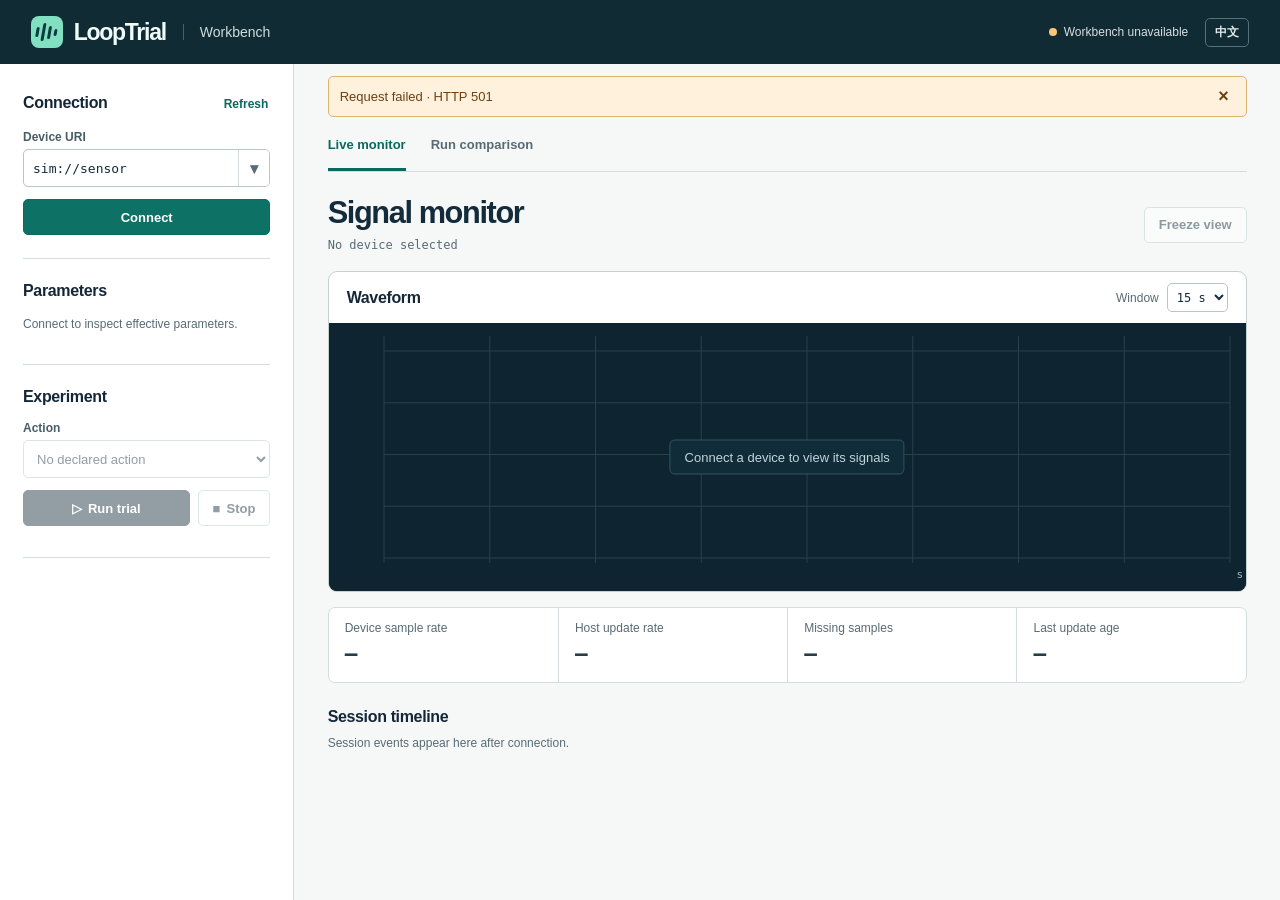
==== src/looptrial/web/index.html @ 914e0de0 "Add bilingual live signal workbench and portable run overlay views" ====
<!doctype html>
<html lang="en">
<head>
  <meta charset="utf-8">
  <meta name="viewport" content="width=device-width, initial-scale=1">
  <meta name="color-scheme" content="light">
  <title>LoopTrial · Workbench</title>
  <link rel="icon" href="data:,">
  <link rel="stylesheet" href="./style.css">
  <script type="module" src="./workbench.js"></script>
</head>
<body>
  <header class="mast">
    <a class="brand" href="#live" aria-label="LoopTrial"><span class="mark" aria-hidden="true"><i></i><i></i><i></i><i></i></span>LoopTrial</a>
    <span class="product" data-i="workbench">Workbench</span>
    <div class="top-tools"><span id="connection-badge" class="badge"><i></i><span>—</span></span><button id="language" class="lang" type="button">中文</button></div>
  </header>
  <div class="workspace">
    <aside class="rail" aria-label="Device controls" data-ia="deviceControls">
      <section>
        <div class="section-heading"><h2 data-i="connection">Connection</h2><button class="text-btn" type="button" id="scan" data-i="refresh">Refresh</button></div>
        <form id="connect-form">
          <label class="label" for="device-uri" data-i="deviceUri">Device URI</label>
          <div class="endpoint"><input id="device-uri" type="text" required autocomplete="off" spellcheck="false" value="sim://sensor" placeholder="sim://sensor"><button id="choose-device" type="button" aria-label="Devices" aria-expanded="false" aria-controls="devices" data-ia="devices">▾</button><div id="devices" class="device-list" hidden></div></div>
          <div class="button-row"><button id="connect" type="submit" class="primary grow" data-i="connect">Connect</button><button id="disconnect" class="secondary" type="button" data-i="disconnect" hidden>Disconnect</button></div>
        </form>
        <div id="device-detail" class="device-detail" hidden></div>
      </section>
      <section>
        <div class="section-heading"><h2 data-i="parameters">Parameters</h2><span id="params-state" class="minor"></span></div>
        <div id="confirmed-at" class="subtle"></div>
        <form id="param-form"><div id="params"></div><button id="apply" class="secondary full" type="submit" data-i="apply" hidden>Apply changes</button></form>
        <p id="params-empty" class="hint"></p>
      </section>
      <section>
        <div class="section-heading"><h2 data-i="experiment">Experiment</h2></div>
        <form id="run-form">
          <label class="label" for="action" data-i="action">Action</label><select id="action" required disabled></select>
          <details id="conditions"><summary data-i="conditions">Trial conditions</summary><div id="fields"></div></details>
          <div class="button-row">
            <button id="run" class="ink grow" type="submit" disabled><span aria-hidden="true">▷</span> <span data-i="run">Run trial</span></button>
            <button id="stop" class="secondary" type="button" disabled><span aria-hidden="true">■</span> <span data-i="stop">Stop</span></button>
          </div>
        </form>
        <div id="active-run" class="wrap mono subtle"></div>
      </section>
    </aside>
    <main>
      <div id="alert" class="alert" role="alert" hidden><span></span><button id="dismiss" type="button" data-ia="dismiss" aria-label="Dismiss">×</button></div>
      <nav class="tabs" aria-label="View" data-ia="view">
        <a href="#live" id="live-tab" aria-current="page" data-i="monitor">Live monitor</a>
        <a href="#compare" id="compare-tab" data-i="compare">Run comparison</a>
      </nav>
      <div id="live-panel">
        <div class="page-heading"><div><h1 data-i="liveHeading">Signal monitor</h1><p id="device-caption" class="caption"></p></div>
          <button id="freeze" type="button" class="secondary" disabled></button></div>
        <section class="plot-card" aria-label="Live waveform" data-ia="livePlot">
          <div class="plot-head"><h2 data-i="waveform">Waveform</h2><label class="window-label"><span data-i="window">Window</span>
            <select id="window"><option value="5">5 s</option><option value="15" selected>15 s</option><option value="30">30 s</option><option value="60">60 s</option></select></label></div>
          <div id="live-plot" class="plot"></div>
          <div id="signals" class="signals"></div>
        </section>
        <dl class="statistics">
          <div><dt data-i="sampleRate">Sample rate</dt><dd id="sample-rate">—</dd></div>
          <div><dt data-i="updateRate">Host update rate</dt><dd id="update-rate">—</dd></div>
          <div><dt data-i="missing">Missing samples</dt><dd id="missing">—</dd></div>
          <div><dt data-i="sampleAge">Last update age</dt><dd id="sample-age">—</dd></div>
        </dl>
      </div>
      <div id="compare-panel" hidden>
        <div class="page-heading"><div><h1 data-i="compareHeading">Compare runs</h1><p class="caption" data-i="compareHint">Compare two completed trials under matching conditions.</p></div>
          <button id="refresh-runs" type="button" class="secondary" data-i="refresh">Refresh</button></div>
        <form id="compare-form" class="compare-form">
          <label><span class="label" data-i="baseline">Baseline</span><select id="baseline" required></select></label>
          <label><span class="label" data-i="candidate">Candidate</span><select id="candidate" required></select></label>
          <button type="submit" id="compare-button" class="ink" data-i="overlay">Overlay</button>
        </form>
        <p id="compare-note" class="feedback" role="status"></p>
        <section class="plot-card">
          <div class="plot-head"><h2 data-i="overlayTitle">Trace overlay</h2><span class="mono subtle" id="overlay-count"></span></div>
          <div id="compare-plot" class="plot"></div><div id="overlay-signals" class="signals"></div>
          <div id="overlay-legend" class="trace-legend" hidden><span class="line-symbol"></span><span data-i="baseline">Baseline</span><span class="line-symbol dashed"></span><span data-i="candidate">Candidate</span></div>
        </section>
        <section class="metrics-block" id="metrics-block" hidden><h2 data-i="metrics">Metric changes</h2><div class="table-wrap"><table><thead><tr><th data-i="metric">Metric</th><th data-i="baseline">Baseline</th><th data-i="candidate">Candidate</th><th data-i="change">Change</th></tr></thead><tbody id="metrics"></tbody></table></div></section>
      </div>
      <section class="timeline">
        <div class="section-heading"><h2 data-i="timeline">Session timeline</h2><span class="mono minor" id="event-count"></span></div>
        <p id="events-empty" class="hint"></p><ol id="events"></ol>
      </section>
    </main>
  </div>
</body>
</html>
---- src/looptrial/web/style.css ----
:root {
  font-family: Inter, "Segoe UI", "Microsoft YaHei", sans-serif;
  color: #142738; background: #f6f8f8;
  --ink: #132b3a; --muted: #586b75; --border: #d3ddde; --teal: #09695e;
  --mono: "IBM Plex Mono", Consolas, "SFMono-Regular", monospace;
}
* { box-sizing: border-box; }
body { margin: 0; }
button, input, select { font: inherit; }
button, select, summary { cursor: pointer; }
button, input, select { border-radius: 5px; }
button { display: inline-flex; align-items: center; justify-content: center; gap: 6px; font-weight: 600; }
button:disabled, select:disabled { opacity: .46; cursor: default; }
button:focus-visible, a:focus-visible, select:focus-visible, input:focus-visible, summary:focus-visible { outline: 3px solid #2da2be; outline-offset: 2px; }
button:active:not(:disabled) { transform: translateY(1px); }
input, select { width: 100%; min-width: 0; min-height: 38px; padding: 7px 9px; border: 1px solid #b7c6c9; background: white; color: var(--ink); font-size: 13px; }
input[type="number"], #device-uri, #baseline, #candidate, .mono { font-family: var(--mono); }
input:disabled { background: #f2f5f5; color: #486069; }
[hidden] { display: none !important; }
h1, h2, p, dl, dd { margin: 0; }
h1 { color: var(--ink); font-size: clamp(26px, 2.4vw, 34px); font-weight: 620; line-height: 1.18; letter-spacing: -.045em; }
h2 { font-size: 16px; font-weight: 660; letter-spacing: -.022em; }
a { color: inherit; }
.mast { min-height: 64px; display: flex; align-items: center; gap: 17px; padding: 0 clamp(16px, 2.4vw, 42px); background: #112b35; color: #effcfa; }
.brand { display: inline-flex; gap: 11px; align-items: center; text-decoration: none; font-size: 23px; font-weight: 680; letter-spacing: -.055em; }
.mark { width: 32px; height: 32px; display: inline-flex; align-items: center; justify-content: center; gap: 3px; background: #82e0c2; color: #0c3c3d; border-radius: 8px; }
.mark i { width: 3px; height: 10px; background: currentColor; border-radius: 2px; transform: skew(-10deg); }
.mark i:nth-child(2) { height: 18px; }.mark i:nth-child(3) { height: 13px; }.mark i:nth-child(4) { height: 7px; }
.product { border-left: 1px solid #466068; padding-left: 16px; color: #cddedc; font-size: 14px; }
.top-tools { margin-left: auto; display: flex; align-items: center; gap: 17px; }
.badge { display: inline-flex; align-items: center; gap: 7px; font-size: 12px; color: #d5dfe1; }
.badge i { height: 8px; width: 8px; border-radius: 100%; background: #91a6af; }
.badge.on i { background: #78e6b9; box-shadow: 0 0 0 3px #21463f; }
.badge.warn i { background: #ffc77a; }
.lang { color: #e3ecec; border: 1px solid #567178; background: transparent; padding: 5px 9px; font-size: 12px; }
.workspace { display: grid; grid-template-columns: clamp(250px, 23vw, 325px) minmax(0,1fr); min-height: calc(100vh - 64px); max-width: 1880px; margin: 0 auto; }
.rail { background: #fff; border-right: 1px solid var(--border); padding: 6px clamp(17px,1.8vw,30px) 25px; }
.rail section { padding: 23px 0; border-bottom: 1px solid var(--border); }
.section-heading { display: flex; justify-content: space-between; align-items: baseline; gap: 8px; margin-bottom: 15px; }
.section-heading h2 { flex-shrink: 0; }
.label { display:block; margin: 10px 0 5px; color: #485e67; font-size: 12px; font-weight: 600; }
.text-btn { color: var(--teal); border: 0; background: none; padding: 4px 2px; font-size: 12px; }
.button-row { display:flex; gap: 8px; margin-top: 12px; }.grow { flex:1; }.full { width:100%; margin-top:12px; }
.primary, .secondary, .ink { min-height: 36px; padding: 7px 14px; font-size: 13px; }
.primary { color: white; border: 1px solid #0b6b60; background: #0d7165; }
.primary:hover:not(:disabled) { background:#09584f; }
.secondary { border: 1px solid #bbcbcc; background: white; color: var(--ink); }
.secondary:hover:not(:disabled) { background:#eff6f4; }
.ink { border: 1px solid var(--ink); background: var(--ink); color: white; }
.ink:hover:not(:disabled) { background:#254758; }
.device-detail { margin-top: 12px; padding-left: 10px; border-left: 2px solid #42a88e; font-family: var(--mono); font-size: 11px; line-height: 1.55; color: var(--muted); overflow-wrap: anywhere; }
.minor, .subtle, .hint { color:var(--muted); font-size:12px; line-height:1.5; }.hint { margin: 8px 0; }.subtle { font-size:11px; }
.form-field { margin-top: 10px; }
.field-head { display:flex; justify-content:space-between; align-items:baseline; gap:6px; margin-bottom:4px; font-size:12px; }
.field-head label {font-family:var(--mono); font-weight: 600; min-width:0; overflow-wrap:anywhere;}
.field-head small { color:var(--muted); text-align:right; overflow-wrap:anywhere; }
.value-line { display:flex; align-items:center; gap:8px; }.value-line span { flex:0 0 auto; font: 11px var(--mono); color:var(--muted); max-width:38%; overflow-wrap:anywhere; }
.endpoint { position:relative; min-width:0; }
.endpoint input{padding-right:34px;}
#choose-device{position:absolute;right:1px;top:1px;bottom:1px;width:31px;border:0;border-radius:0 4px 4px 0;border-left:1px solid var(--border);background:white;color:var(--muted);}
.device-list{position:absolute;z-index:5;left:0;top:100%;width:max(100%,190px);max-height:240px;overflow:auto;background:white;border:1px solid var(--border);border-radius:4px;box-shadow:0 5px 14px #17354121;}
.device-list button{display:block;width:100%;text-align:left;padding:7px 9px;font:12px var(--mono);border:0;background:white;color:var(--ink);border-radius:0;}
.device-list button:hover,.device-list button:focus-visible{background:#e6f4f0;}
#conditions { margin: 13px 0; font-size: 12px; color:var(--muted); }
#conditions summary { font-weight:600; color:var(--teal); }
#active-run { margin-top:8px; }
.wrap { overflow-wrap:anywhere; }
main { padding: 0 clamp(16px, 2.6vw, 42px) 30px; min-width:0; }
.tabs { display:flex; gap:25px; height:55px; border-bottom: 1px solid var(--border); }
.tabs a { display:flex; align-items:center; text-decoration:none; font-size:13px; color:var(--muted); font-weight:600; border-bottom:3px solid transparent; padding-top:3px; }
.tabs a[aria-current] { color:var(--teal); border-bottom-color:var(--teal); }
.page-heading { padding:23px 0 17px; display:flex; align-items:center; justify-content:space-between; gap:14px; }
.caption { color:var(--muted); font-size:13px; margin-top:5px; line-height:1.5; overflow-wrap:anywhere; }
#device-caption { font-family: var(--mono); font-size:12px; }
.plot-card { border:1px solid #c3d1d1; background:#fff; border-radius:9px; overflow:hidden; }
.plot-head { display:flex; align-items:center; justify-content:space-between; gap:12px; padding:10px 18px; min-height:51px; }
.window-label {display:flex; align-items:center; gap:8px; color:var(--muted); font-size:12px;}
.window-label select { width:auto; min-height:29px; padding:2px 5px; font:12px var(--mono); }
.plot { position:relative; background:#0e2431; min-width:0; color:#def4ed; }
.plot canvas { width:100%; display:block; touch-action:pan-y; }
.plot-message { position:absolute; top:50%; left:50%; transform:translate(-50%,-50%); text-align:center; color:#c0d4da; font-size:13px; padding:9px 14px; background:#112c39; border:1px solid #365362; border-radius:5px; }
.probe { position:absolute; pointer-events:none; color:#f2fcf9; background:rgba(10,30,40,.96); border:1px solid #617e86; border-radius:4px; padding:6px 9px; white-space:pre; font:11px/1.45 var(--mono); max-width:98%; overflow:hidden; }
.signals { display:flex; flex-wrap:wrap; align-items:center; gap:7px; padding:11px 15px; min-height:45px; }.signals:empty { display:none; }
.signal-chip { display:inline-flex; align-items:center; gap:7px; background:white; border:1px solid #c7d4d6; padding:5px 8px; color:#51656c; font:12px var(--mono); }
.signal-chip::before { content:""; width:9px; height:9px; border:1px solid #7c8d92; border-radius:3px; }
.signal-chip[aria-pressed=true] { color:#213d47; background:#f1f6f5; }
.signal-chip[aria-pressed=true]::before { background:var(--chip-color); border-color:color-mix(in srgb,var(--chip-color),#162c36 35%); }
.statistics { display:grid; grid-template-columns:repeat(4,minmax(0,1fr)); border:1px solid var(--border); border-radius:7px; background:white; margin:15px 0 0; }
.statistics>div { min-width:0; padding:13px 16px; border-left:1px solid var(--border); }.statistics>div:first-child { border-left:0; }
.statistics dt { color:var(--muted); font-size:12px; margin-bottom:4px; }.statistics dd { font:600 clamp(17px,1.65vw,25px)/1.4 var(--mono); letter-spacing:-.04em; color:#243f49; }.statistics small { font:12px var(--mono); margin-left:4px; color:var(--muted); }
.timeline, .metrics-block { margin-top:25px; }
.timeline .section-heading { margin-bottom:7px; }
#events { padding:0; margin:0; list-style:none; border-top:1px solid var(--border); max-height:350px; overflow:auto; scrollbar-gutter:stable; }
#events:empty {border:0;}
#events li { border-bottom:1px solid #dae3e2; }
#events summary { list-style:none; display:grid; grid-template-columns:88px 75px 1fr 12px; align-items:baseline; gap:9px; padding:9px 3px; text-align:left; font-size:13px; }
#events summary::-webkit-details-marker { display:none; }
#events summary::after { content:"+"; color:var(--muted); font:14px var(--mono); }
#events details[open] summary::after { content:"−"; }
#events time { font:12px var(--mono); color:var(--muted); }
.actor {font-size:11px; color:var(--teal); overflow-wrap:anywhere; }
.event-text {overflow-wrap:anywhere;}
#events pre { white-space:pre-wrap; overflow-wrap:anywhere; font:11px/1.5 var(--mono); margin:0 0 12px; color:#415b68; }
.compare-form {display:grid;grid-template-columns:1fr 1fr auto;align-items:end;gap:10px;margin:0 0 14px;}
.compare-form label { min-width:0; }.compare-form select { max-width:100%; }
.trace-legend {display:flex;align-items:center;gap:5px;padding:0 17px 11px;font-size:12px;color:var(--muted);}
.line-symbol {width:20px;border-top:2px solid #376d72;}.line-symbol.dashed {border-top-style:dashed;margin-left:8px;}
.feedback {color:#82510d;font-size:13px;margin:0 0 12px;}.feedback:empty{display:none;}
.table-wrap {overflow:auto;}table{width:100%;border-collapse:collapse;background:white;font:12px var(--mono);margin-top:10px;}
th,td { text-align:right;border-bottom:1px solid var(--border);padding:8px; }th{font:600 12px Inter,"Segoe UI",sans-serif;color:var(--muted);}td:first-child,th:first-child{text-align:left;}
.alert { margin:12px 0 0; display:flex; align-items:center; justify-content:space-between; gap:10px; background:#fff1db; border:1px solid #dcb572; border-radius:5px; color:#6d4012; padding:8px 11px; font-size:13px; overflow-wrap:anywhere; }
.alert button { background:transparent; border:0; font-size:18px; color:inherit; }
@media (max-width:960px) {
  .workspace{grid-template-columns:235px minmax(0,1fr);} .statistics>div{padding:11px 9px;} main{padding-inline:16px;}
  .compare-form{grid-template-columns:1fr 1fr;} .compare-form>button{grid-column:1 / -1;}
}
@media (max-width:730px) {
  .mast{min-height:55px;gap:10px;padding:0 13px;} .brand{font-size:21px;} .mark{width:28px;height:28px;} .product{font-size:12px;padding-left:10px;} .top-tools{gap:8px;}
  .workspace{display:flex;flex-direction:column;} .rail{padding:0 13px;border-right:0;border-bottom:1px solid var(--border);}
  .rail section{padding:11px 0;} .rail .section-heading{margin-bottom:6px;}
  body.connected .rail section:first-child #connect-form {display:grid;grid-template-columns:minmax(0,1fr) auto;align-items:center;gap:7px;}
  body.connected .rail section:first-child .label{display:none;}body.connected .rail section:first-child .button-row{margin:0;}
  .rail section:nth-child(2),.rail section:nth-child(3){display:none;}
  .rail.open section:nth-child(2),.rail.open section:nth-child(3){display:block;}
  .mobile-controls{margin:8px 0;background:white;border:1px solid var(--border);padding:7px 11px;color:var(--teal);font-size:12px;}
  main{padding:0 12px 22px;}.tabs{height:44px;} .page-heading{padding:14px 0 11px;} h1{font-size:25px;}
  .statistics{grid-template-columns:repeat(2,minmax(0,1fr));}.statistics>div:nth-child(3){border-left:0;}.statistics>div:nth-child(n+3){border-top:1px solid var(--border);}
  .timeline,.metrics-block{margin-top:18px;}.plot-head{padding-inline:11px;} .signals{padding:8px;gap:5px;} .signal-chip{font-size:11px;}
  #events summary{grid-template-columns:68px 50px 1fr 8px;gap:5px;font-size:12px;} #events time{font-size:11px;}
}
@media (min-width:731px){.mobile-controls{display:none;}}
@media (max-width:410px){.product{display:none;} .statistics dt{font-size:11px;}.compare-form{grid-template-columns:1fr;}}
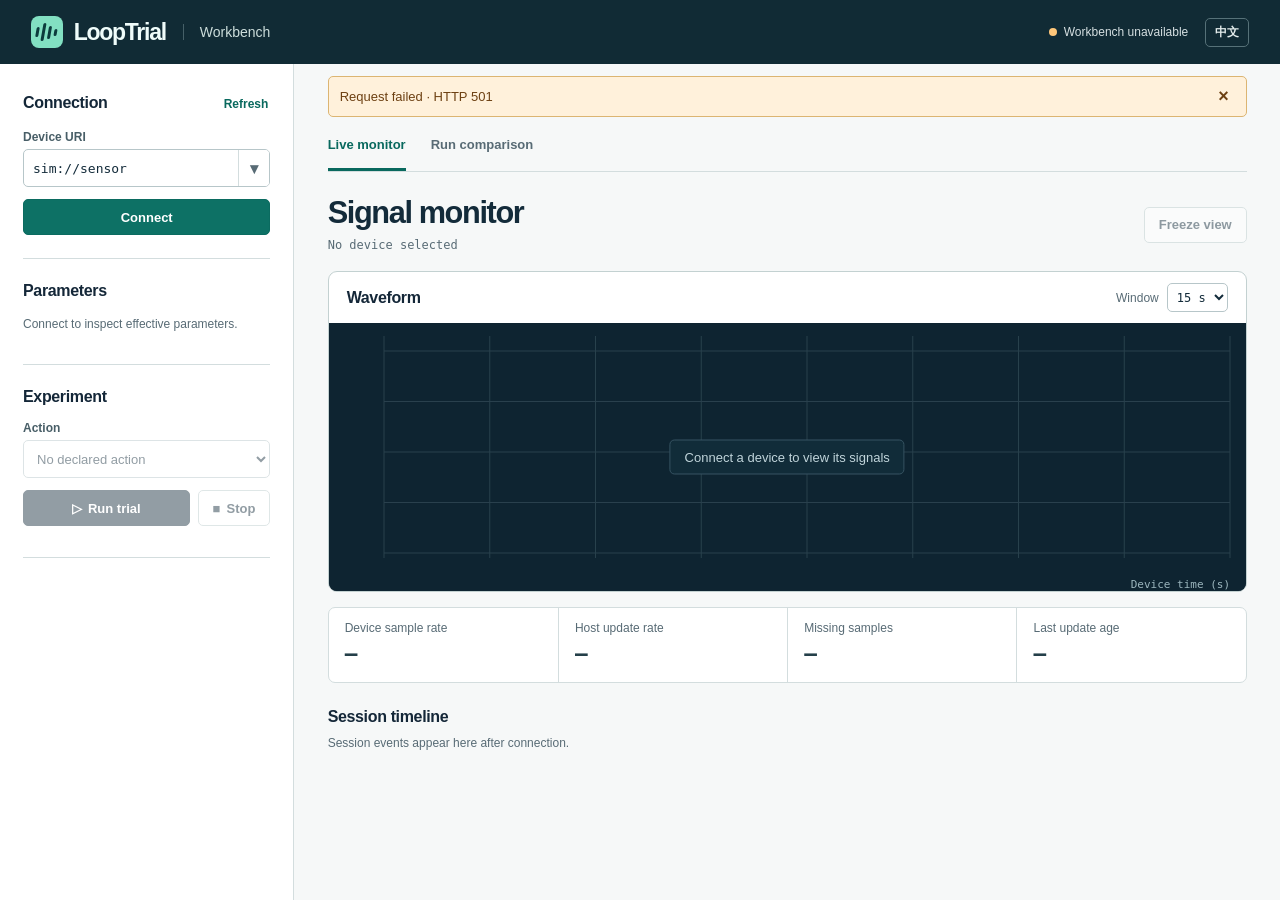
==== commit ad5bc874: "Align live events to telemetry receipts and verify the workbench in Edge" ====
--- a/src/looptrial/web/index.html
+++ b/src/looptrial/web/index.html
@@ -59,6 +59,7 @@
             <select id="window"><option value="5">5 s</option><option value="15" selected>15 s</option><option value="30">30 s</option><option value="60">60 s</option></select></label></div>
           <div id="live-plot" class="plot"></div>
           <div id="signals" class="signals"></div>
+          <p id="alignment" class="alignment" data-i="alignment" hidden>Event markers use the nearest host-received batch. The horizontal axis shows device time.</p>
         </section>
         <dl class="statistics">
           <div><dt data-i="sampleRate">Sample rate</dt><dd id="sample-rate">—</dd></div>
@@ -81,7 +82,7 @@
           <div id="compare-plot" class="plot"></div><div id="overlay-signals" class="signals"></div>
           <div id="overlay-legend" class="trace-legend" hidden><span class="line-symbol"></span><span data-i="baseline">Baseline</span><span class="line-symbol dashed"></span><span data-i="candidate">Candidate</span></div>
         </section>
-        <section class="metrics-block" id="metrics-block" hidden><h2 data-i="metrics">Metric changes</h2><div class="table-wrap"><table><thead><tr><th data-i="metric">Metric</th><th data-i="baseline">Baseline</th><th data-i="candidate">Candidate</th><th data-i="change">Change</th></tr></thead><tbody id="metrics"></tbody></table></div></section>
+        <section class="metrics-block" id="metrics-block" hidden><h2 data-i="metrics">Metric changes</h2><p id="changed-params" class="comparison-details"></p><div class="table-wrap"><table><thead><tr><th data-i="metric">Metric</th><th data-i="baseline">Baseline</th><th data-i="candidate">Candidate</th><th data-i="change">Change</th></tr></thead><tbody id="metrics"></tbody></table></div></section>
       </div>
       <section class="timeline">
         <div class="section-heading"><h2 data-i="timeline">Session timeline</h2><span class="mono minor" id="event-count"></span></div>
--- a/src/looptrial/web/style.css
+++ b/src/looptrial/web/style.css
@@ -89,6 +89,7 @@
 .statistics>div { min-width:0; padding:13px 16px; border-left:1px solid var(--border); }.statistics>div:first-child { border-left:0; }
 .statistics dt { color:var(--muted); font-size:12px; margin-bottom:4px; }.statistics dd { font:600 clamp(17px,1.65vw,25px)/1.4 var(--mono); letter-spacing:-.04em; color:#243f49; }.statistics small { font:12px var(--mono); margin-left:4px; color:var(--muted); }
 .timeline, .metrics-block { margin-top:25px; }
+.comparison-details { margin:8px 0; color:var(--muted); font-size:12px; line-height:1.6; overflow-wrap:anywhere; }
 .timeline .section-heading { margin-bottom:7px; }
 #events { padding:0; margin:0; list-style:none; border-top:1px solid var(--border); max-height:350px; overflow:auto; scrollbar-gutter:stable; }
 #events:empty {border:0;}
@@ -104,6 +105,8 @@
 .compare-form {display:grid;grid-template-columns:1fr 1fr auto;align-items:end;gap:10px;margin:0 0 14px;}
 .compare-form label { min-width:0; }.compare-form select { max-width:100%; }
 .trace-legend {display:flex;align-items:center;gap:5px;padding:0 17px 11px;font-size:12px;color:var(--muted);}
+.alignment { margin:0; padding:0 15px 11px; color:var(--muted); font-size:11px; }
+.event-id { font:11px var(--mono); color:var(--muted); margin-right:7px; }
 .line-symbol {width:20px;border-top:2px solid #376d72;}.line-symbol.dashed {border-top-style:dashed;margin-left:8px;}
 .feedback {color:#82510d;font-size:13px;margin:0 0 12px;}.feedback:empty{display:none;}
 .table-wrap {overflow:auto;}table{width:100%;border-collapse:collapse;background:white;font:12px var(--mono);margin-top:10px;}
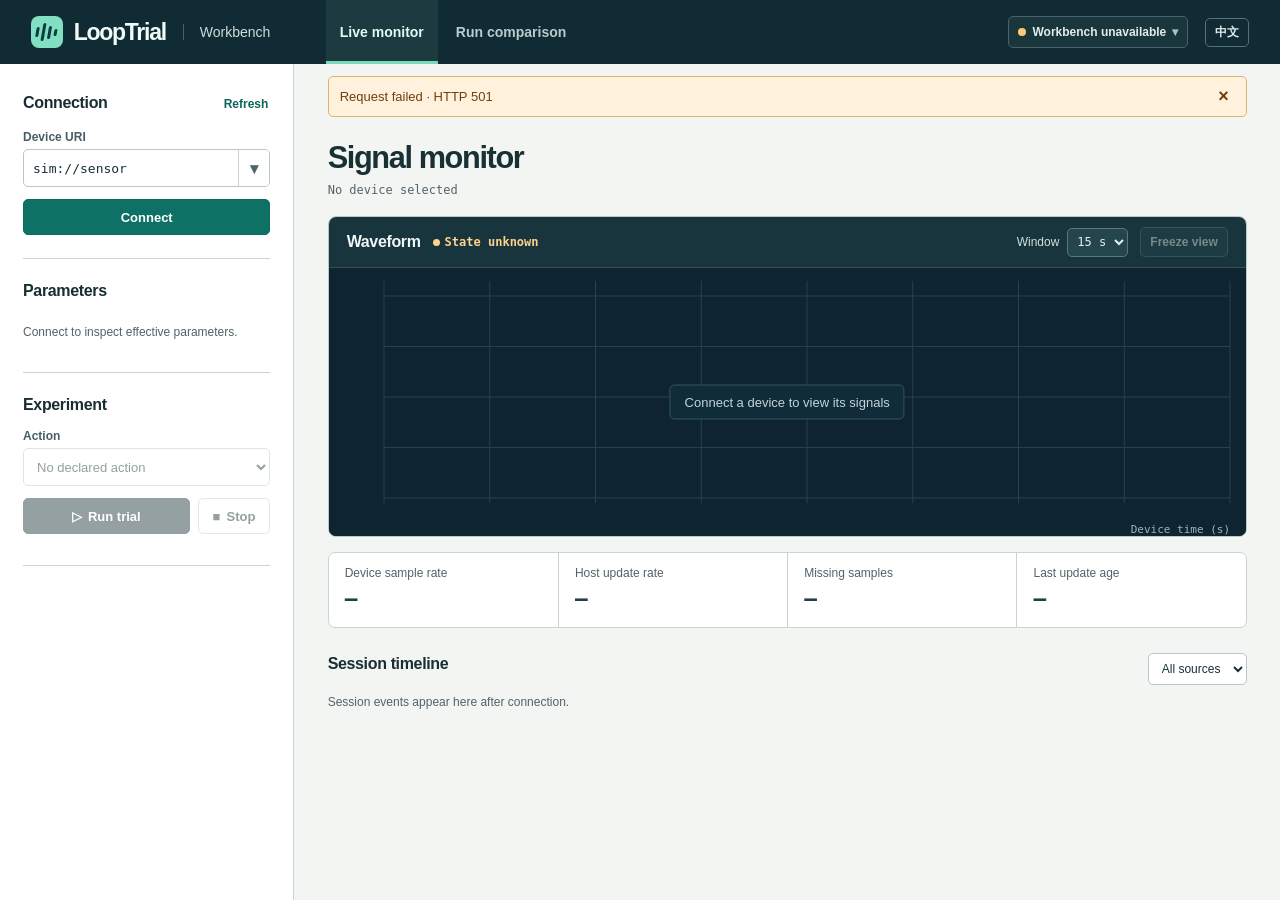
==== commit 421d9296: "Put the waveform first on mobile and preserve operator edits and trace history" ====
--- a/src/looptrial/web/index.html
+++ b/src/looptrial/web/index.html
@@ -13,7 +13,11 @@
   <header class="mast">
     <a class="brand" href="#live" aria-label="LoopTrial"><span class="mark" aria-hidden="true"><i></i><i></i><i></i><i></i></span>LoopTrial</a>
     <span class="product" data-i="workbench">Workbench</span>
-    <div class="top-tools"><span id="connection-badge" class="badge"><i></i><span>—</span></span><button id="language" class="lang" type="button">中文</button></div>
+    <nav class="tabs" aria-label="View" data-ia="view">
+      <a href="#live" id="live-tab" aria-current="page" data-i="monitor">Live monitor</a>
+      <a href="#compare" id="compare-tab" data-i="compare">Run comparison</a>
+    </nav>
+    <div class="top-tools"><button type="button" id="connection-badge" class="badge" data-ia="deviceControls"><i></i><span>—</span></button><button id="language" class="lang" type="button">中文</button></div>
   </header>
   <div class="workspace">
     <aside class="rail" aria-label="Device controls" data-ia="deviceControls">
@@ -29,7 +33,7 @@
       <section>
         <div class="section-heading"><h2 data-i="parameters">Parameters</h2><span id="params-state" class="minor"></span></div>
         <div id="confirmed-at" class="subtle"></div>
-        <form id="param-form"><div id="params"></div><button id="apply" class="secondary full" type="submit" data-i="apply" hidden>Apply changes</button></form>
+        <form id="param-form"><div id="params"></div><div class="button-row"><button id="apply" class="secondary grow" type="submit" data-i="apply" hidden>Apply changes</button><button id="undo" type="button" class="secondary" data-i="undo" hidden>Discard</button></div></form>
         <p id="params-empty" class="hint"></p>
       </section>
       <section>
@@ -47,16 +51,13 @@
     </aside>
     <main>
       <div id="alert" class="alert" role="alert" hidden><span></span><button id="dismiss" type="button" data-ia="dismiss" aria-label="Dismiss">×</button></div>
-      <nav class="tabs" aria-label="View" data-ia="view">
-        <a href="#live" id="live-tab" aria-current="page" data-i="monitor">Live monitor</a>
-        <a href="#compare" id="compare-tab" data-i="compare">Run comparison</a>
-      </nav>
       <div id="live-panel">
         <div class="page-heading"><div><h1 data-i="liveHeading">Signal monitor</h1><p id="device-caption" class="caption"></p></div>
-          <button id="freeze" type="button" class="secondary" disabled></button></div>
+          </div>
         <section class="plot-card" aria-label="Live waveform" data-ia="livePlot">
-          <div class="plot-head"><h2 data-i="waveform">Waveform</h2><label class="window-label"><span data-i="window">Window</span>
-            <select id="window"><option value="5">5 s</option><option value="15" selected>15 s</option><option value="30">30 s</option><option value="60">60 s</option></select></label></div>
+          <div class="plot-head"><div class="plot-title"><h2 data-i="waveform">Waveform</h2><span class="plot-state" id="plot-state"></span></div><div class="plot-tools"><label class="window-label"><span data-i="window">Window</span>
+            <select id="window"><option value="5">5 s</option><option value="15" selected>15 s</option><option value="30">30 s</option><option value="60">60 s</option></select></label>
+            <button id="freeze" type="button" class="secondary" disabled></button></div></div>
           <div id="live-plot" class="plot"></div>
           <div id="signals" class="signals"></div>
           <p id="alignment" class="alignment" data-i="alignment" hidden>Event markers use the nearest host-received batch. The horizontal axis shows device time.</p>
@@ -85,10 +86,12 @@
         <section class="metrics-block" id="metrics-block" hidden><h2 data-i="metrics">Metric changes</h2><p id="changed-params" class="comparison-details"></p><div class="table-wrap"><table><thead><tr><th data-i="metric">Metric</th><th data-i="baseline">Baseline</th><th data-i="candidate">Candidate</th><th data-i="change">Change</th></tr></thead><tbody id="metrics"></tbody></table></div></section>
       </div>
       <section class="timeline">
-        <div class="section-heading"><h2 data-i="timeline">Session timeline</h2><span class="mono minor" id="event-count"></span></div>
+        <div class="section-heading"><h2 data-i="timeline">Session timeline</h2><div class="event-tools"><span class="mono minor" id="event-count"></span><select id="actor-filter" aria-label="Filter by source" data-ia="filterSource"><option value="" data-i="allSources">All sources</option></select></div></div>
         <p id="events-empty" class="hint"></p><ol id="events"></ol>
       </section>
     </main>
   </div>
+  <dialog id="device-sheet" aria-labelledby="sheet-heading"><header><h2 id="sheet-heading" data-i="deviceControls">Device controls</h2><button type="button" class="secondary" id="close-sheet" data-i="done">Done</button></header></dialog>
+  <div class="mobile-trial"><div><strong id="mobile-action"></strong><span id="mobile-device" class="mono"></span></div><button id="mobile-run" class="ink" type="button" disabled></button></div>
 </body>
 </html>
--- a/src/looptrial/web/style.css
+++ b/src/looptrial/web/style.css
@@ -1,7 +1,7 @@
 :root {
-  font-family: Inter, "Segoe UI", "Microsoft YaHei", sans-serif;
-  color: #142738; background: #f6f8f8;
-  --ink: #132b3a; --muted: #586b75; --border: #d3ddde; --teal: #09695e;
+  font-family: Inter, "Segoe UI", "Microsoft YaHei UI", "Microsoft YaHei", sans-serif;
+  color: #192e32; background: #f3f5f2;
+  --ink: #183135; --muted: #52636a; --border: #cbd4d1; --teal: #0c665a;
   --mono: "IBM Plex Mono", Consolas, "SFMono-Regular", monospace;
 }
 * { box-sizing: border-box; }
@@ -28,7 +28,8 @@
 .mark i:nth-child(2) { height: 18px; }.mark i:nth-child(3) { height: 13px; }.mark i:nth-child(4) { height: 7px; }
 .product { border-left: 1px solid #466068; padding-left: 16px; color: #cddedc; font-size: 14px; }
 .top-tools { margin-left: auto; display: flex; align-items: center; gap: 17px; }
-.badge { display: inline-flex; align-items: center; gap: 7px; font-size: 12px; color: #d5dfe1; }
+.badge { min-height:32px; padding:5px 9px; border:1px solid #49636a; background:#19363c; font-size:12px; color:#e1edeb; }
+.badge::after { content:"▾"; color:#abc2bf; }
 .badge i { height: 8px; width: 8px; border-radius: 100%; background: #91a6af; }
 .badge.on i { background: #78e6b9; box-shadow: 0 0 0 3px #21463f; }
 .badge.warn i { background: #ffc77a; }
@@ -66,15 +67,33 @@
 #active-run { margin-top:8px; }
 .wrap { overflow-wrap:anywhere; }
 main { padding: 0 clamp(16px, 2.6vw, 42px) 30px; min-width:0; }
-.tabs { display:flex; gap:25px; height:55px; border-bottom: 1px solid var(--border); }
-.tabs a { display:flex; align-items:center; text-decoration:none; font-size:13px; color:var(--muted); font-weight:600; border-bottom:3px solid transparent; padding-top:3px; }
-.tabs a[aria-current] { color:var(--teal); border-bottom-color:var(--teal); }
+.tabs { display:flex; align-self:stretch; gap:4px; margin-left:clamp(8px,3vw,52px); }
+.tabs a { display:flex; align-items:center; padding:3px 14px 0; text-decoration:none; font-size:14px; color:#b9cccd; font-weight:600; border-bottom:3px solid transparent; }
+.tabs a:hover { background:#203e45; color:#fff; }
+.tabs a[aria-current] { color:#dafff2; border-bottom-color:#75dbb8; background:#1e3a41; }
 .page-heading { padding:23px 0 17px; display:flex; align-items:center; justify-content:space-between; gap:14px; }
 .caption { color:var(--muted); font-size:13px; margin-top:5px; line-height:1.5; overflow-wrap:anywhere; }
 #device-caption { font-family: var(--mono); font-size:12px; }
-.plot-card { border:1px solid #c3d1d1; background:#fff; border-radius:9px; overflow:hidden; }
-.plot-head { display:flex; align-items:center; justify-content:space-between; gap:12px; padding:10px 18px; min-height:51px; }
-.window-label {display:flex; align-items:center; gap:8px; color:var(--muted); font-size:12px;}
+.plot-card { border:1px solid #b9c9c6; background:#fff; border-radius:8px; overflow:hidden; }
+.plot-head { display:flex; align-items:center; justify-content:space-between; gap:12px; padding:10px 18px; min-height:51px; background:#18343c; border-bottom:1px solid #355058; color:#eff8f6; }
+.plot-title,.plot-tools { display:flex; align-items:center; gap:12px; }
+.plot-state { color:#85e3c2; font:600 12px/1.2 var(--mono); }
+.plot-state::before { content:""; display:inline-block; width:7px; height:7px; margin-right:5px; background:currentColor; border-radius:50%; }
+#live-panel[data-state="frozen"] .plot-state,#live-panel[data-state="unknown"] .plot-state { color:#ffd28e; }
+#live-panel[data-state="frozen"] .plot-state::before { border-radius:0; }
+#live-panel[data-state="captured"] .plot-state { color:#adc7cb; }
+#freeze { min-height:30px; font-size:12px; padding:5px 9px; }
+#freeze[aria-pressed="true"] { background:#ffefd4; color:#6d430e; border-color:#cfac73; }
+#params-state:not(:empty) { padding:1px 7px; border-radius:3px; font-size:11px; background:#fae7c8; color:#76440b; }
+#params-state[data-verified=true] { background:#e1f2e9; color:#165d51; }
+#apply.has-changes { color:#fff; background:var(--teal); border-color:var(--teal); }
+.form-field input[data-dirty=true] { border-color:#b9782f; background:#fff8e9; }
+.window-label {display:flex; align-items:center; gap:8px; color:#d1e1e2; font-size:12px;}
+.plot-head .subtle { color:#c2d5d7; }
+.plot-tools select,#freeze { color:#e4efed; background:#24454c; border-color:#5c777c; }
+.plot-tools select option { color:var(--ink); background:#fff; }
+#freeze:hover:not(:disabled) { background:#365861; }
+#freeze[aria-pressed=true]:hover { background:#f4e0b9; }
 .window-label select { width:auto; min-height:29px; padding:2px 5px; font:12px var(--mono); }
 .plot { position:relative; background:#0e2431; min-width:0; color:#def4ed; }
 .plot canvas { width:100%; display:block; touch-action:pan-y; }
@@ -85,12 +104,23 @@
 .signal-chip::before { content:""; width:9px; height:9px; border:1px solid #7c8d92; border-radius:3px; }
 .signal-chip[aria-pressed=true] { color:#213d47; background:#f1f6f5; }
 .signal-chip[aria-pressed=true]::before { background:var(--chip-color); border-color:color-mix(in srgb,var(--chip-color),#162c36 35%); }
+.signal-value { min-width:4.5ch; text-align:right; font-variant-numeric:tabular-nums; color:#223f43; }
+.signal-chip[aria-pressed=false] .signal-value { color:#657577; }
 .statistics { display:grid; grid-template-columns:repeat(4,minmax(0,1fr)); border:1px solid var(--border); border-radius:7px; background:white; margin:15px 0 0; }
 .statistics>div { min-width:0; padding:13px 16px; border-left:1px solid var(--border); }.statistics>div:first-child { border-left:0; }
 .statistics dt { color:var(--muted); font-size:12px; margin-bottom:4px; }.statistics dd { font:600 clamp(17px,1.65vw,25px)/1.4 var(--mono); letter-spacing:-.04em; color:#243f49; }.statistics small { font:12px var(--mono); margin-left:4px; color:var(--muted); }
 .timeline, .metrics-block { margin-top:25px; }
 .comparison-details { margin:8px 0; color:var(--muted); font-size:12px; line-height:1.6; overflow-wrap:anywhere; }
 .timeline .section-heading { margin-bottom:7px; }
+.event-tools { display:flex; align-items:center; gap:10px; }
+.event-tools select { width:auto; min-height:30px; font-size:12px; }
+#stop.stoppable,.mobile-trial .stoppable { background:#923c35; border-color:#923c35; color:white; }
+.mobile-trial { display:none; }
+#device-sheet { padding:0; border:1px solid var(--border); border-radius:14px 14px 0 0; width:100%; max-width:550px; max-height:85dvh; margin:auto auto 0; color:var(--ink); }
+#device-sheet::backdrop { background:rgb(12 35 39 / .42); }
+#device-sheet header { position:sticky; top:0; z-index:6; display:flex; align-items:center; justify-content:space-between; padding:12px 17px; background:#f3f6f3; border-bottom:1px solid var(--border); }
+#device-sheet .rail { display:block; padding:0 17px 18px; }
+body:has(#device-sheet[open]) { overflow:hidden; }
 #events { padding:0; margin:0; list-style:none; border-top:1px solid var(--border); max-height:350px; overflow:auto; scrollbar-gutter:stable; }
 #events:empty {border:0;}
 #events li { border-bottom:1px solid #dae3e2; }
@@ -99,7 +129,10 @@
 #events summary::after { content:"+"; color:var(--muted); font:14px var(--mono); }
 #events details[open] summary::after { content:"−"; }
 #events time { font:12px var(--mono); color:var(--muted); }
-.actor {font-size:11px; color:var(--teal); overflow-wrap:anywhere; }
+.actor { justify-self:start; font:600 11px/1.5 var(--mono); color:#40575e; background:#e2e9e7; padding:1px 6px; border-radius:3px; overflow-wrap:anywhere; }
+.actor[data-actor="human"] { background:#dcefe6; color:#205c49; }
+.actor[data-actor="mcp"],.actor[data-actor="cli"] { background:#e7e6f8; color:#4e427c; }
+#events li[data-kind="unknown"],#events li[data-kind="run_failed"],#events li[data-kind="restore_mismatch"] { background:#fff0d9; }
 .event-text {overflow-wrap:anywhere;}
 #events pre { white-space:pre-wrap; overflow-wrap:anywhere; font:11px/1.5 var(--mono); margin:0 0 12px; color:#415b68; }
 .compare-form {display:grid;grid-template-columns:1fr 1fr auto;align-items:end;gap:10px;margin:0 0 14px;}
@@ -119,17 +152,22 @@
 }
 @media (max-width:730px) {
   .mast{min-height:55px;gap:10px;padding:0 13px;} .brand{font-size:21px;} .mark{width:28px;height:28px;} .product{font-size:12px;padding-left:10px;} .top-tools{gap:8px;}
-  .workspace{display:flex;flex-direction:column;} .rail{padding:0 13px;border-right:0;border-bottom:1px solid var(--border);}
-  .rail section{padding:11px 0;} .rail .section-heading{margin-bottom:6px;}
-  body.connected .rail section:first-child #connect-form {display:grid;grid-template-columns:minmax(0,1fr) auto;align-items:center;gap:7px;}
-  body.connected .rail section:first-child .label{display:none;}body.connected .rail section:first-child .button-row{margin:0;}
-  .rail section:nth-child(2),.rail section:nth-child(3){display:none;}
-  .rail.open section:nth-child(2),.rail.open section:nth-child(3){display:block;}
-  .mobile-controls{margin:8px 0;background:white;border:1px solid var(--border);padding:7px 11px;color:var(--teal);font-size:12px;}
-  main{padding:0 12px 22px;}.tabs{height:44px;} .page-heading{padding:14px 0 11px;} h1{font-size:25px;}
+  .workspace{display:block;min-height:0;} .workspace>.rail{display:none;}
+  .rail section{padding:14px 0;} .rail .section-heading{margin-bottom:8px;}
+  body{padding-bottom:calc(70px + env(safe-area-inset-bottom));}
+  .mobile-trial{position:fixed;z-index:6;inset:auto 0 0;display:flex;align-items:center;justify-content:space-between;gap:12px;padding:10px 14px calc(10px + env(safe-area-inset-bottom));background:#fff;border-top:1px solid #aebfba;}
+  .mobile-trial>div{min-width:0;display:grid;gap:2px;}
+  .mobile-trial strong{font-size:14px;overflow-wrap:anywhere;}
+  .mobile-trial .mono{font-size:12px;color:var(--muted);overflow-wrap:anywhere;}
+  #mobile-run{min-width:116px;min-height:42px;}
+  .mast { flex-wrap:wrap; row-gap:0; padding-top:9px; }
+  .tabs { order:1; width:100%; height:39px; margin:6px 0 0; }
+  .tabs a { justify-content:center; flex:1; }
+  main{padding:0 12px 22px;} .page-heading{padding:14px 0 11px;} h1{font-size:25px;}
+  .plot-head { flex-wrap:wrap; gap:7px; }
+  .plot-tools,.plot-title { gap:7px; }
   .statistics{grid-template-columns:repeat(2,minmax(0,1fr));}.statistics>div:nth-child(3){border-left:0;}.statistics>div:nth-child(n+3){border-top:1px solid var(--border);}
   .timeline,.metrics-block{margin-top:18px;}.plot-head{padding-inline:11px;} .signals{padding:8px;gap:5px;} .signal-chip{font-size:11px;}
   #events summary{grid-template-columns:68px 50px 1fr 8px;gap:5px;font-size:12px;} #events time{font-size:11px;}
 }
-@media (min-width:731px){.mobile-controls{display:none;}}
 @media (max-width:410px){.product{display:none;} .statistics dt{font-size:11px;}.compare-form{grid-template-columns:1fr;}}
